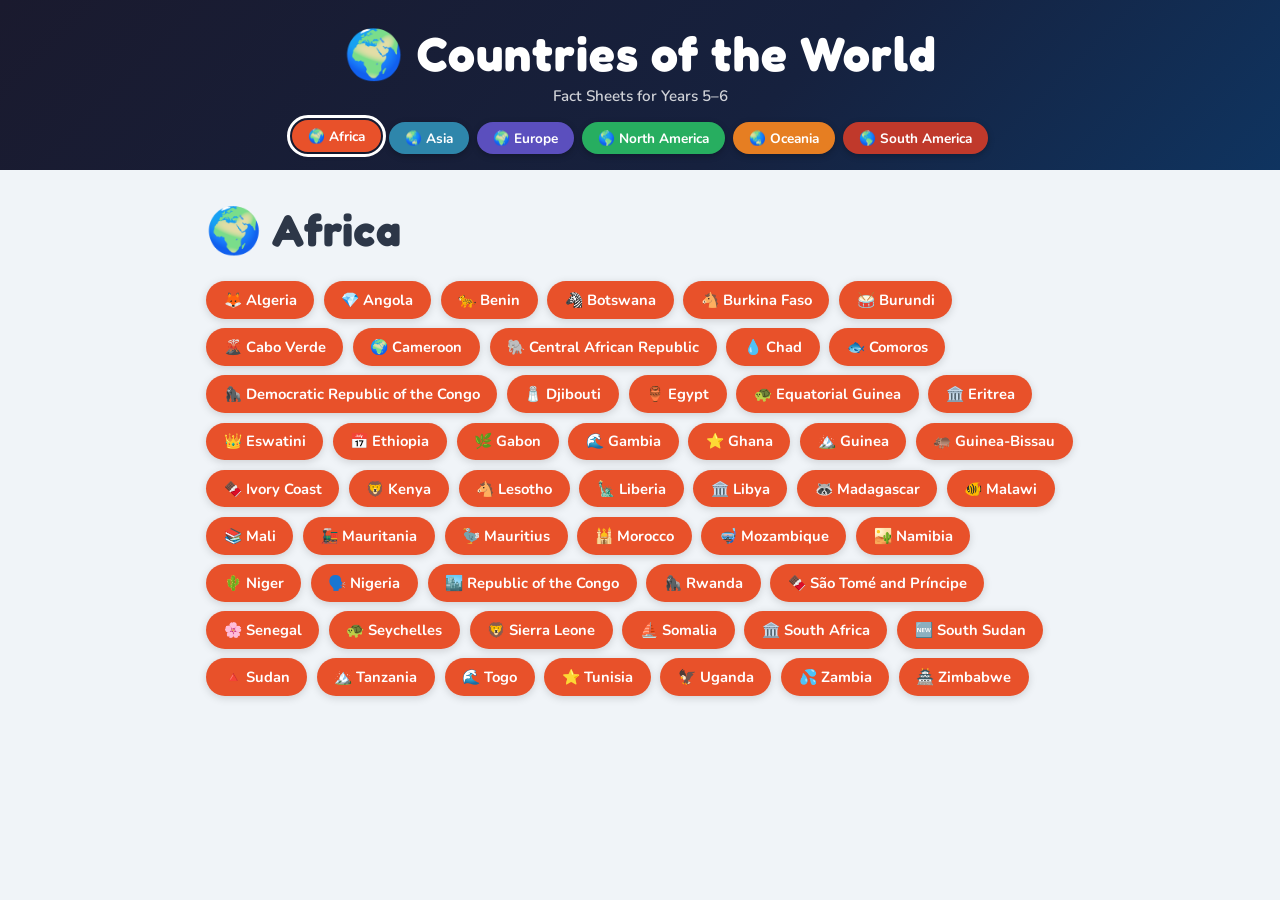
==== continent.html @ 48a83496 "Initial commit: Countries of the World website Co-Authored-By: Claude Sonnet 4.6 <noreply@anthropic." ====
<!DOCTYPE html>
<html lang="en">
<head>
  <meta charset="UTF-8">
  <meta name="viewport" content="width=device-width, initial-scale=1.0">
  <title>Countries of the World – Continent</title>
  <link rel="stylesheet" href="css/styles.css">
  <script src="data/countries.js"></script>
  <script src="js/app.js"></script>
</head>
<body>

<header class="site-header" id="site-header"></header>

<main class="main-content">
  <h2 class="page-title" id="page-title"></h2>
  <div class="country-grid" id="country-grid"></div>
</main>

<script>
  const continent = getQueryParam('c') || 'Africa';
  const cfg = CONTINENT_CONFIG[continent] || { color: '#718096', emoji: '🌍' };

  document.title = `Countries of the World – ${continent}`;

  buildHeader(continent);

  document.getElementById('page-title').textContent = `${cfg.emoji} ${continent}`;

  const countries = getCountriesByContinent(continent);
  const grid = document.getElementById('country-grid');

  countries.forEach((country, idx) => {
    const a = document.createElement('a');
    a.className = 'country-btn';
    a.style.background = cfg.color;
    a.href = `country.html?c=${encodeURIComponent(continent)}&i=${idx}`;
    a.textContent = `${country.emoji} ${country.name}`;
    grid.appendChild(a);
  });
</script>
</body>
</html>
---- css/styles.css ----
@import url('https://fonts.googleapis.com/css2?family=Fredoka+One&family=Nunito:wght@400;600;700;800&display=swap');

*, *::before, *::after { box-sizing: border-box; margin: 0; padding: 0; }

body {
  font-family: 'Nunito', sans-serif;
  background: #F0F4F8;
  color: #2d3748;
  min-height: 100vh;
}

/* ── Header ── */
.site-header {
  background: linear-gradient(135deg, #1a1a2e 0%, #16213e 60%, #0f3460 100%);
  color: white;
  padding: 1.5rem 1rem 1rem;
  text-align: center;
}

.site-header h1 {
  font-family: 'Fredoka One', cursive;
  font-size: clamp(1.8rem, 5vw, 3rem);
  letter-spacing: 1px;
  margin-bottom: 0.2rem;
}

.site-header .subtitle {
  font-size: 0.95rem;
  opacity: 0.8;
  margin-bottom: 1rem;
  font-weight: 600;
}

.continent-pills {
  display: flex;
  flex-wrap: wrap;
  justify-content: center;
  gap: 0.5rem;
  margin-top: 0.75rem;
}

.continent-pill {
  display: inline-block;
  padding: 0.4rem 1rem;
  border-radius: 999px;
  font-family: 'Nunito', sans-serif;
  font-weight: 700;
  font-size: 0.85rem;
  text-decoration: none;
  color: white;
  transition: transform 0.15s, opacity 0.15s, box-shadow 0.15s;
  box-shadow: 0 2px 6px rgba(0,0,0,0.25);
}

.continent-pill:hover {
  transform: translateY(-2px);
  box-shadow: 0 4px 12px rgba(0,0,0,0.35);
}

.continent-pill.active {
  outline: 3px solid white;
  outline-offset: 2px;
  transform: translateY(-2px);
}

/* ── Main content ── */
.main-content {
  max-width: 900px;
  margin: 2rem auto;
  padding: 0 1rem;
}

/* ── Country Card ── */
.country-card {
  background: white;
  border-radius: 20px;
  overflow: hidden;
  box-shadow: 0 8px 32px rgba(0,0,0,0.12);
}

.card-header {
  padding: 1.25rem 1.5rem;
  display: flex;
  align-items: center;
  justify-content: space-between;
  flex-wrap: wrap;
  gap: 0.5rem;
}

.card-header h2 {
  font-family: 'Fredoka One', cursive;
  font-size: clamp(1.6rem, 4vw, 2.4rem);
  color: white;
  text-shadow: 0 1px 4px rgba(0,0,0,0.2);
}

.card-continent-badge {
  background: rgba(255,255,255,0.25);
  color: white;
  padding: 0.3rem 0.9rem;
  border-radius: 999px;
  font-size: 0.8rem;
  font-weight: 800;
  letter-spacing: 0.5px;
  white-space: nowrap;
}

/* ── Visuals row ── */
.card-visuals {
  display: grid;
  grid-template-columns: 1fr 1fr;
  gap: 1.5rem;
  padding: 1.5rem;
  background: #f8fafc;
  border-bottom: 1px solid #e2e8f0;
}

.visual-block {
  display: flex;
  flex-direction: column;
  align-items: center;
  gap: 0.6rem;
}

.visual-label {
  font-size: 0.85rem;
  font-weight: 700;
  color: #718096;
  text-transform: uppercase;
  letter-spacing: 0.5px;
}

.flag-img {
  width: 160px;
  height: 107px;
  object-fit: cover;
  border-radius: 8px;
  box-shadow: 0 2px 10px rgba(0,0,0,0.15);
  border: 1px solid #e2e8f0;
}

.geo-chart-container {
  width: 200px;
  height: 160px;
}

.geo-unavailable {
  width: 200px;
  height: 160px;
  background: #e8e8e8;
  border-radius: 8px;
  display: flex;
  align-items: center;
  justify-content: center;
  font-size: 0.75rem;
  color: #a0aec0;
  text-align: center;
  padding: 1rem;
}

/* ── Facts grid ── */
.card-facts {
  display: grid;
  grid-template-columns: 1fr 1fr;
  gap: 1px;
  background: #e2e8f0;
}

.fact-cell {
  background: white;
  padding: 1rem 1.25rem;
}

.fact-label {
  font-size: 0.72rem;
  font-weight: 800;
  text-transform: uppercase;
  letter-spacing: 0.5px;
  color: #a0aec0;
  margin-bottom: 0.3rem;
}

.fact-value {
  font-size: 1rem;
  font-weight: 700;
  color: #2d3748;
}

/* ── Fun fact banner ── */
.fun-fact-banner {
  padding: 1.25rem 1.5rem;
  font-size: 0.98rem;
  font-weight: 600;
  line-height: 1.6;
  border-top: 1px solid #e2e8f0;
}

.fun-fact-banner strong {
  font-weight: 800;
}

/* ── Landing page ── */
.random-btn {
  display: block;
  margin: 1.5rem auto 0;
  padding: 0.9rem 2.5rem;
  background: linear-gradient(135deg, #667eea, #764ba2);
  color: white;
  border: none;
  border-radius: 999px;
  font-family: 'Nunito', sans-serif;
  font-size: 1.1rem;
  font-weight: 800;
  cursor: pointer;
  box-shadow: 0 4px 15px rgba(102,126,234,0.4);
  transition: transform 0.15s, box-shadow 0.15s;
}

.random-btn:hover {
  transform: translateY(-2px);
  box-shadow: 0 6px 20px rgba(102,126,234,0.5);
}

.browse-link {
  display: block;
  text-align: center;
  margin-top: 1rem;
  color: #718096;
  font-size: 0.9rem;
  text-decoration: none;
  font-weight: 600;
}

.browse-link:hover { color: #4a5568; text-decoration: underline; }

/* ── Continent page ── */
.page-title {
  font-family: 'Fredoka One', cursive;
  font-size: clamp(1.8rem, 5vw, 2.8rem);
  margin-bottom: 1.5rem;
  color: #2d3748;
}

.country-grid {
  display: flex;
  flex-wrap: wrap;
  gap: 0.6rem;
}

.country-btn {
  padding: 0.55rem 1.1rem;
  border-radius: 999px;
  border: none;
  font-family: 'Nunito', sans-serif;
  font-size: 0.92rem;
  font-weight: 700;
  cursor: pointer;
  color: white;
  text-decoration: none;
  display: inline-block;
  transition: transform 0.15s, box-shadow 0.15s, opacity 0.15s;
  box-shadow: 0 2px 8px rgba(0,0,0,0.15);
}

.country-btn:hover {
  transform: translateY(-2px);
  box-shadow: 0 4px 14px rgba(0,0,0,0.22);
  opacity: 0.92;
}

/* ── Country page navigation ── */
.back-link {
  display: inline-block;
  margin-bottom: 1rem;
  color: #718096;
  text-decoration: none;
  font-weight: 700;
  font-size: 0.9rem;
  transition: color 0.15s;
}

.back-link:hover { color: #4a5568; }

.nav-arrows {
  display: flex;
  justify-content: space-between;
  align-items: center;
  margin-top: 1.5rem;
  gap: 1rem;
}

.nav-btn {
  display: flex;
  align-items: center;
  gap: 0.5rem;
  padding: 0.65rem 1.25rem;
  border-radius: 999px;
  border: 2px solid #e2e8f0;
  background: white;
  cursor: pointer;
  font-family: 'Nunito', sans-serif;
  font-size: 0.88rem;
  font-weight: 700;
  color: #4a5568;
  text-decoration: none;
  transition: border-color 0.15s, background 0.15s, color 0.15s;
  max-width: 48%;
}

.nav-btn:hover {
  border-color: #a0aec0;
  background: #f7fafc;
}

.nav-btn .arrow { font-size: 1.1rem; }
.nav-btn .nav-name {
  overflow: hidden;
  text-overflow: ellipsis;
  white-space: nowrap;
}

/* ── Responsive ── */
@media (max-width: 600px) {
  .card-visuals { grid-template-columns: 1fr; }
  .card-facts { grid-template-columns: 1fr; }
  .nav-arrows { flex-direction: column; }
  .nav-btn { max-width: 100%; width: 100%; justify-content: center; }
}
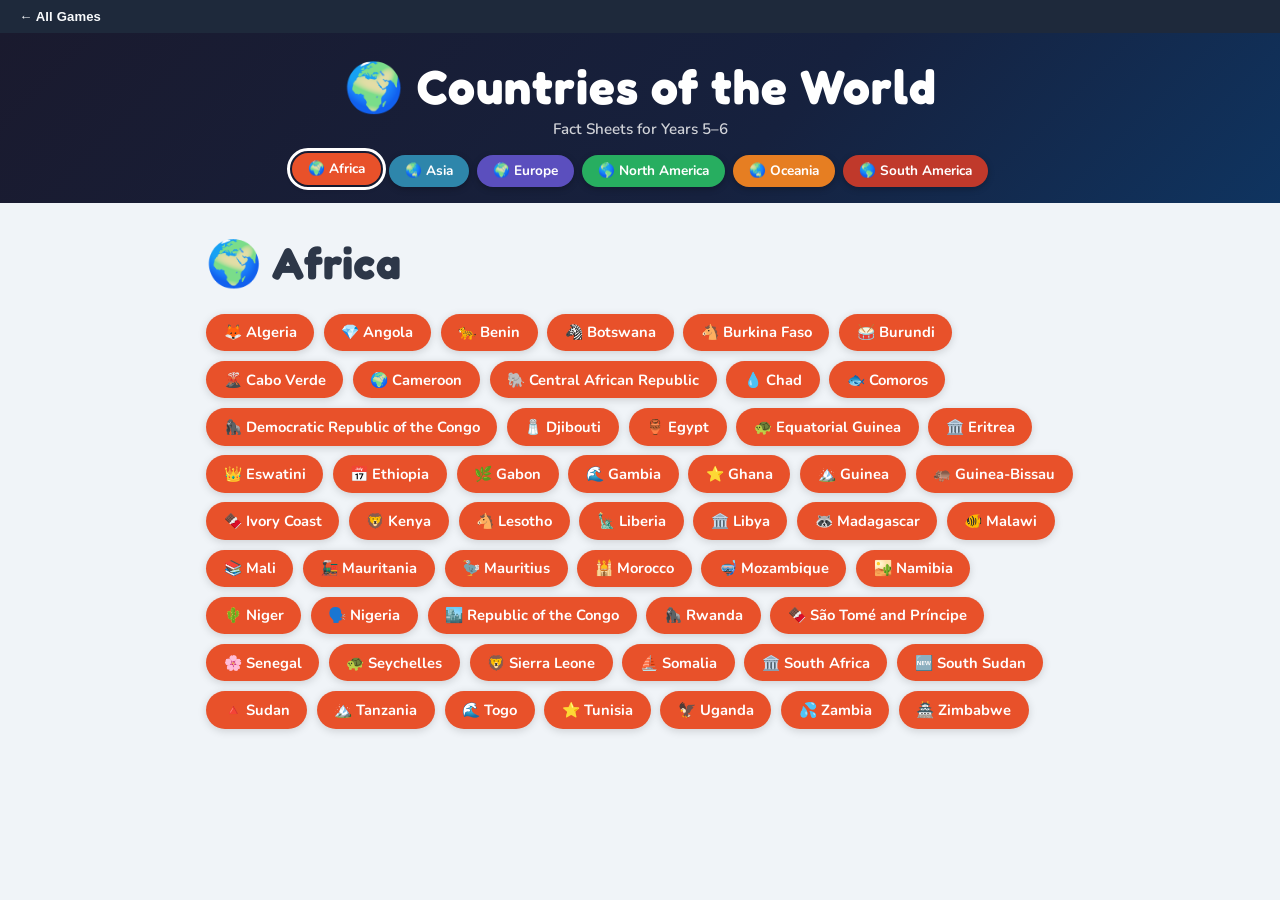
==== commit ddbb3ff9: "Replace back link with consistent All Games banner matching other sites Co-Authored-By: Claude Sonne" ====
--- a/continent.html
+++ b/continent.html
@@ -9,6 +9,16 @@
   <script src="js/app.js"></script>
 </head>
 <body>
+
+<!-- Back-to-hub banner -->
+<a href="https://mrssteynsgames.netlify.app" style="
+  display:flex;align-items:center;gap:0.5rem;
+  background:#1e293b;color:#f8fafc;
+  font-family:-apple-system,BlinkMacSystemFont,'Segoe UI',sans-serif;
+  font-size:0.82rem;font-weight:600;
+  padding:0.55rem 1.2rem;
+  text-decoration:none;letter-spacing:0.01em;
+">← All Games</a>
 
 <header class="site-header" id="site-header"></header>
 
--- a/css/styles.css
+++ b/css/styles.css
@@ -16,6 +16,7 @@
   padding: 1.5rem 1rem 1rem;
   text-align: center;
 }
+
 
 .site-header h1 {
   font-family: 'Fredoka One', cursive;
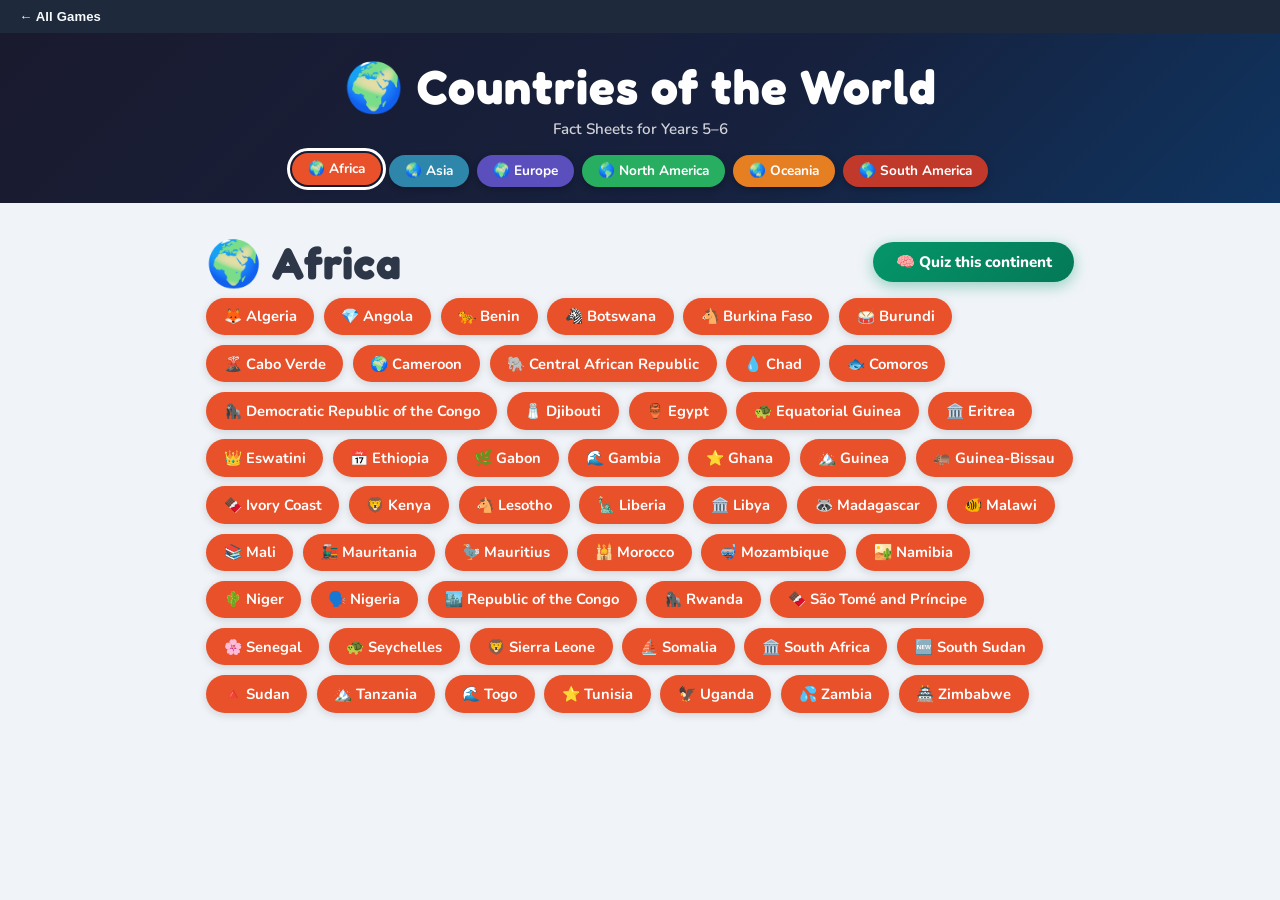
==== commit 33a31243: "Add quiz mode: 10-question speed+accuracy quiz with continent/topic filters - quiz.html: quiz page w" ====
--- a/continent.html
+++ b/continent.html
@@ -23,7 +23,13 @@
 <header class="site-header" id="site-header"></header>
 
 <main class="main-content">
-  <h2 class="page-title" id="page-title"></h2>
+  <div style="display:flex;align-items:center;justify-content:space-between;flex-wrap:wrap;gap:0.75rem;margin-bottom:0.5rem">
+    <h2 class="page-title" id="page-title" style="margin:0"></h2>
+    <a id="quiz-link" href="quiz.html" class="random-btn"
+       style="margin:0;background:linear-gradient(135deg,#059669,#047857);box-shadow:0 4px 15px rgba(5,150,105,0.4);text-decoration:none;display:inline-flex;align-items:center;padding:0.65rem 1.4rem;font-size:0.95rem">
+      🧠 Quiz this continent
+    </a>
+  </div>
   <div class="country-grid" id="country-grid"></div>
 </main>
 
@@ -36,6 +42,7 @@
   buildHeader(continent);
 
   document.getElementById('page-title').textContent = `${cfg.emoji} ${continent}`;
+  document.getElementById('quiz-link').href = `quiz.html?c=${encodeURIComponent(continent)}`;
 
   const countries = getCountriesByContinent(continent);
   const grid = document.getElementById('country-grid');
